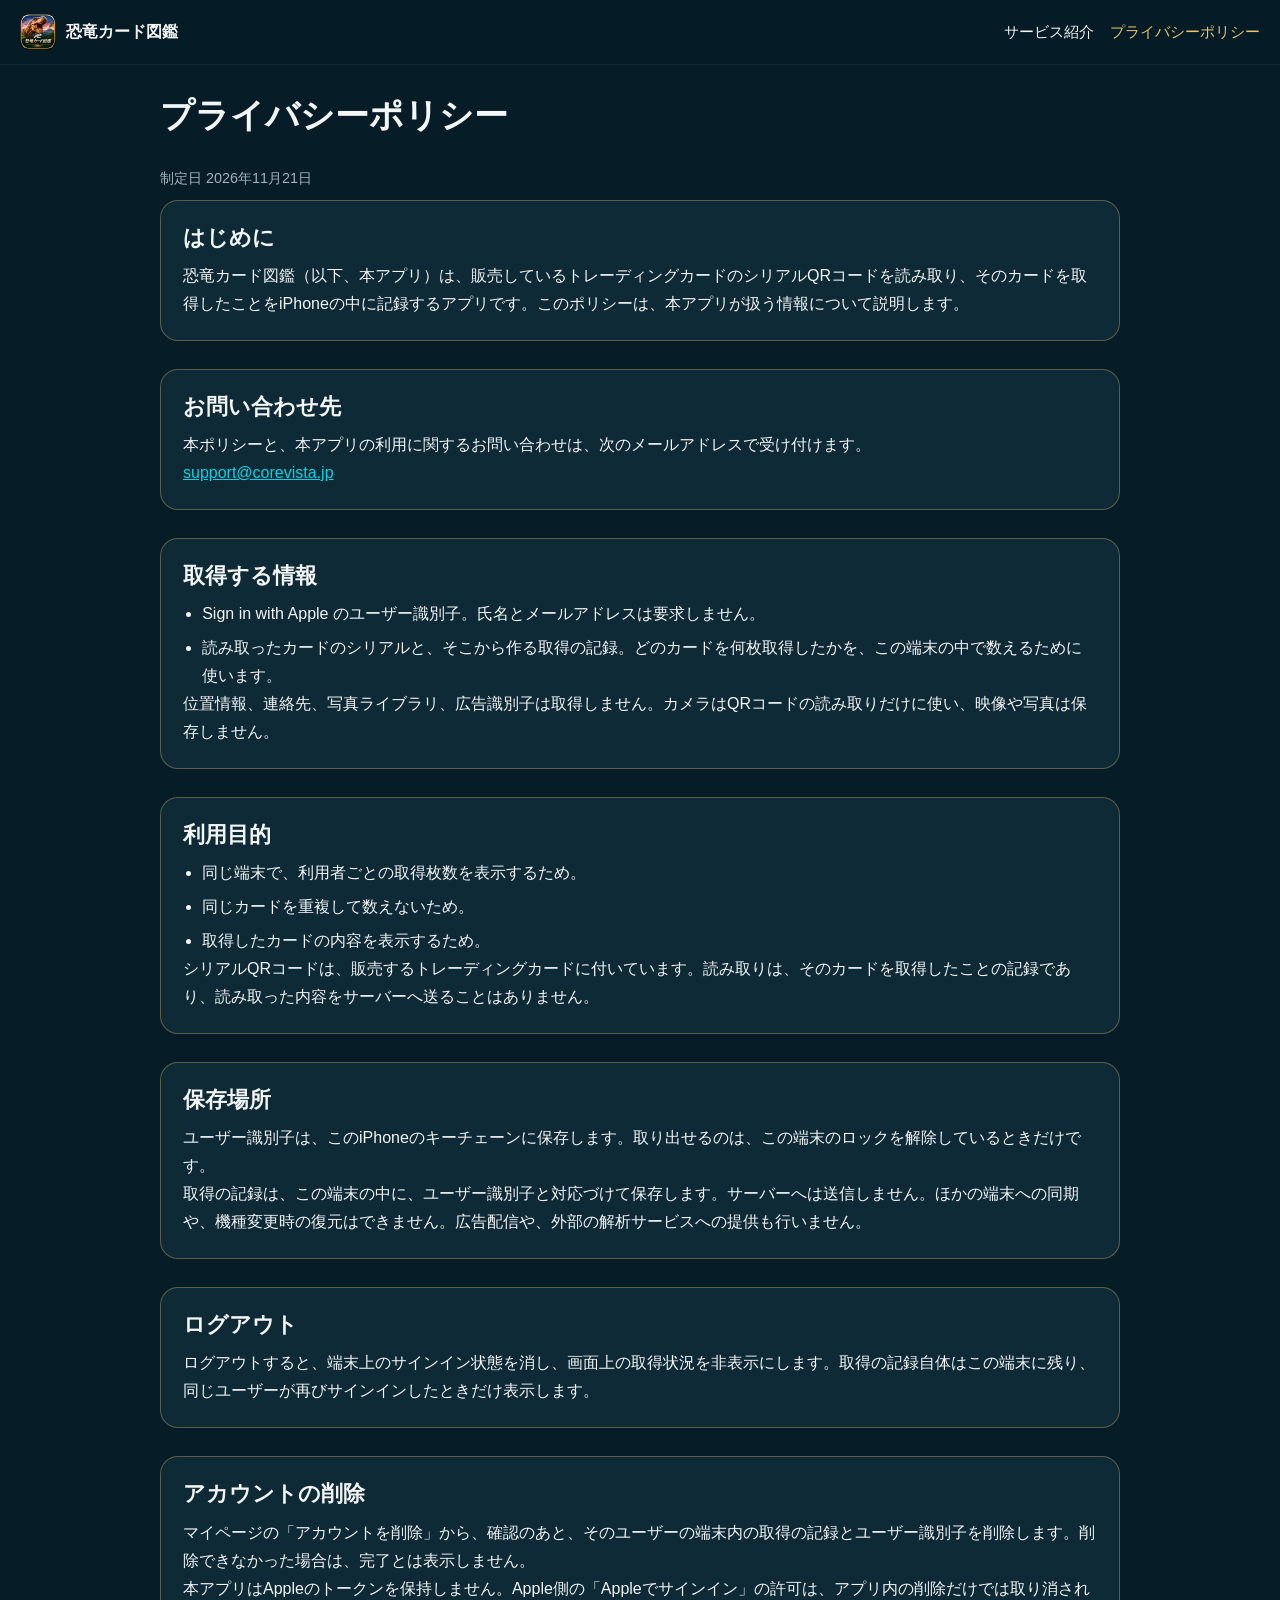
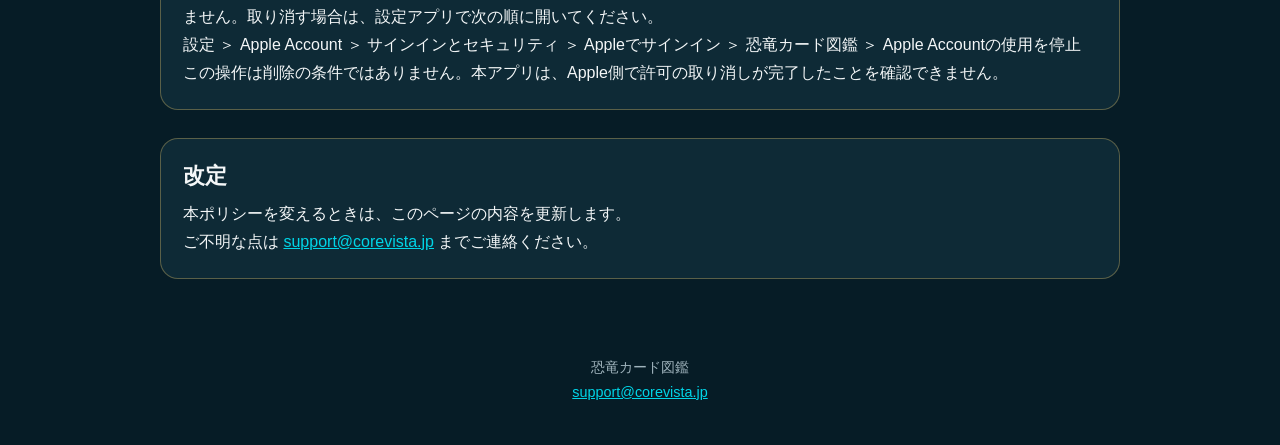
==== privacy.html @ 26ca5046 "Add the service introduction and privacy policy pages. These pages explain the trading-card QR flow " ====
<!DOCTYPE html>
<html lang="ja">
<head>
  <meta charset="utf-8">
  <meta name="viewport" content="width=device-width, initial-scale=1">
  <title>プライバシーポリシー | 恐竜カード図鑑</title>
  <meta name="description" content="恐竜カード図鑑のプライバシーポリシーです。取得する情報、保存場所、削除の方法を説明します。">
  <link rel="icon" href="images/icon.png">
  <link rel="stylesheet" href="style.css">
</head>
<body>
  <header class="site-header">
    <a class="brand" href="index.html">
      <img src="images/icon.png" alt="">
      恐竜カード図鑑
    </a>
    <nav>
      <a href="index.html">サービス紹介</a>
      <a href="privacy.html" aria-current="page">プライバシーポリシー</a>
    </nav>
  </header>

  <div class="page-title">
    <div class="wrap">
      <h1>プライバシーポリシー</h1>
      <p class="updated">制定日 2026年11月21日</p>
    </div>
  </div>

  <main>
    <div class="wrap">
      <section>
        <h2>はじめに</h2>
        <p>恐竜カード図鑑（以下、本アプリ）は、販売しているトレーディングカードのシリアルQRコードを読み取り、そのカードを取得したことをiPhoneの中に記録するアプリです。このポリシーは、本アプリが扱う情報について説明します。</p>
      </section>

      <section>
        <h2>お問い合わせ先</h2>
        <p>本ポリシーと、本アプリの利用に関するお問い合わせは、次のメールアドレスで受け付けます。</p>
        <p><a href="mailto:support@corevista.jp">support@corevista.jp</a></p>
      </section>

      <section>
        <h2>取得する情報</h2>
        <ul>
          <li>Sign in with Apple のユーザー識別子。氏名とメールアドレスは要求しません。</li>
          <li>読み取ったカードのシリアルと、そこから作る取得の記録。どのカードを何枚取得したかを、この端末の中で数えるために使います。</li>
        </ul>
        <p>位置情報、連絡先、写真ライブラリ、広告識別子は取得しません。カメラはQRコードの読み取りだけに使い、映像や写真は保存しません。</p>
      </section>

      <section>
        <h2>利用目的</h2>
        <ul>
          <li>同じ端末で、利用者ごとの取得枚数を表示するため。</li>
          <li>同じカードを重複して数えないため。</li>
          <li>取得したカードの内容を表示するため。</li>
        </ul>
        <p>シリアルQRコードは、販売するトレーディングカードに付いています。読み取りは、そのカードを取得したことの記録であり、読み取った内容をサーバーへ送ることはありません。</p>
      </section>

      <section>
        <h2>保存場所</h2>
        <p>ユーザー識別子は、このiPhoneのキーチェーンに保存します。取り出せるのは、この端末のロックを解除しているときだけです。</p>
        <p>取得の記録は、この端末の中に、ユーザー識別子と対応づけて保存します。サーバーへは送信しません。ほかの端末への同期や、機種変更時の復元はできません。広告配信や、外部の解析サービスへの提供も行いません。</p>
      </section>

      <section>
        <h2>ログアウト</h2>
        <p>ログアウトすると、端末上のサインイン状態を消し、画面上の取得状況を非表示にします。取得の記録自体はこの端末に残り、同じユーザーが再びサインインしたときだけ表示します。</p>
      </section>

      <section>
        <h2>アカウントの削除</h2>
        <p>マイページの「アカウントを削除」から、確認のあと、そのユーザーの端末内の取得の記録とユーザー識別子を削除します。削除できなかった場合は、完了とは表示しません。</p>
        <p>本アプリはAppleのトークンを保持しません。Apple側の「Appleでサインイン」の許可は、アプリ内の削除だけでは取り消されません。取り消す場合は、設定アプリで次の順に開いてください。</p>
        <p>設定 ＞ Apple Account ＞ サインインとセキュリティ ＞ Appleでサインイン ＞ 恐竜カード図鑑 ＞ Apple Accountの使用を停止</p>
        <p>この操作は削除の条件ではありません。本アプリは、Apple側で許可の取り消しが完了したことを確認できません。</p>
      </section>

      <section>
        <h2>改定</h2>
        <p>本ポリシーを変えるときは、このページの内容を更新します。</p>
        <p>ご不明な点は <a href="mailto:support@corevista.jp">support@corevista.jp</a> までご連絡ください。</p>
      </section>
    </div>
  </main>

  <footer class="site-footer">
    <p>恐竜カード図鑑</p>
    <p><a href="mailto:support@corevista.jp">support@corevista.jp</a></p>
  </footer>
</body>
</html>
---- style.css ----
:root {
  --bg: #061c26;
  --elevated: #0e2a36;
  --line: rgba(232, 197, 107, 0.35);
  --accent: #00d5e7;
  --gold: #e8c56b;
  --text: #f4f7f8;
  --muted: #9fb3bc;
  --max: 960px;
  color-scheme: dark;
}

* { box-sizing: border-box; }

html { scroll-behavior: smooth; }

body {
  margin: 0;
  background: var(--bg);
  color: var(--text);
  font-family: "Hiragino Sans", "Hiragino Kaku Gothic ProN", "Yu Gothic", sans-serif;
  line-height: 1.75;
}

a { color: var(--accent); }

img { max-width: 100%; display: block; }

.site-header {
  position: sticky;
  top: 0;
  z-index: 2;
  display: flex;
  align-items: center;
  justify-content: space-between;
  gap: 16px;
  padding: 14px 20px;
  background: rgba(6, 28, 38, 0.92);
  border-bottom: 1px solid rgba(255, 255, 255, 0.06);
  backdrop-filter: blur(12px);
}

.brand {
  display: flex;
  align-items: center;
  gap: 10px;
  color: var(--text);
  text-decoration: none;
  font-weight: 700;
}

.brand img {
  width: 36px;
  height: 36px;
  border-radius: 8px;
}

nav { display: flex; gap: 16px; }

nav a {
  color: var(--text);
  text-decoration: none;
  font-size: 0.95rem;
}

nav a[aria-current="page"] { color: var(--gold); }

.hero { position: relative; }

.hero img {
  width: 100%;
  height: min(78vh, 880px);
  object-fit: cover;
  object-position: center 16%;
}

.hero-copy {
  position: absolute;
  left: 0;
  right: 0;
  bottom: 0;
  padding: 48px 20px 28px;
  background: linear-gradient(transparent, rgba(6, 28, 38, 0.95) 70%);
}

.hero-copy p,
.wrap { max-width: var(--max); margin-left: auto; margin-right: auto; }

.kicker {
  margin: 0 0 6px;
  color: var(--gold);
  font-size: 0.85rem;
  letter-spacing: 0.08em;
}

h1, h2, h3 { line-height: 1.35; }

h1 { margin: 0 0 8px; font-size: clamp(1.8rem, 4vw, 2.6rem); }

.lead { margin: 0; font-size: 1.05rem; }

main { padding: 8px 20px 48px; }

.wrap > * + * { margin-top: 28px; }

section {
  padding: 22px;
  background: var(--elevated);
  border: 1px solid var(--line);
  border-radius: 18px;
}

h2 { margin: 0 0 10px; font-size: 1.35rem; }

h3 { margin: 18px 0 6px; font-size: 1.05rem; }

p, li { margin: 0; }

ul, ol { margin: 10px 0 0; padding-left: 1.2em; }

li + li { margin-top: 6px; }

.steps {
  display: grid;
  grid-template-columns: repeat(3, 1fr);
  gap: 12px;
  margin-top: 14px;
}

.step {
  padding: 16px;
  border-radius: 14px;
  background: rgba(6, 28, 38, 0.55);
}

.step strong {
  display: block;
  margin-bottom: 6px;
  color: var(--gold);
}

.species {
  display: grid;
  grid-template-columns: repeat(5, 1fr);
  gap: 12px;
  margin-top: 16px;
}

.species figure { margin: 0; }

.species img {
  width: 100%;
  border-radius: 10px;
  background: #041820;
}

.species figcaption {
  margin-top: 6px;
  font-size: 0.78rem;
  text-align: center;
}

.species small {
  display: block;
  color: var(--muted);
}

.mail {
  display: inline-block;
  margin-top: 12px;
  padding: 12px 18px;
  border-radius: 999px;
  background: var(--accent);
  color: #061c26;
  font-weight: 700;
  text-decoration: none;
}

.site-footer {
  padding: 28px 20px 40px;
  color: var(--muted);
  font-size: 0.9rem;
  text-align: center;
}

.page-title { padding: 28px 20px 0; }

.page-title .wrap h1 { font-size: clamp(1.6rem, 3vw, 2.1rem); }

.updated { color: var(--muted); font-size: 0.9rem; }

@media (max-width: 800px) {
  .species { grid-template-columns: repeat(3, 1fr); }
  .steps { grid-template-columns: 1fr; }
}

@media (max-width: 520px) {
  .site-header { align-items: flex-start; flex-direction: column; }
  .species { grid-template-columns: repeat(2, 1fr); }
  .hero img { height: 68vh; }
}
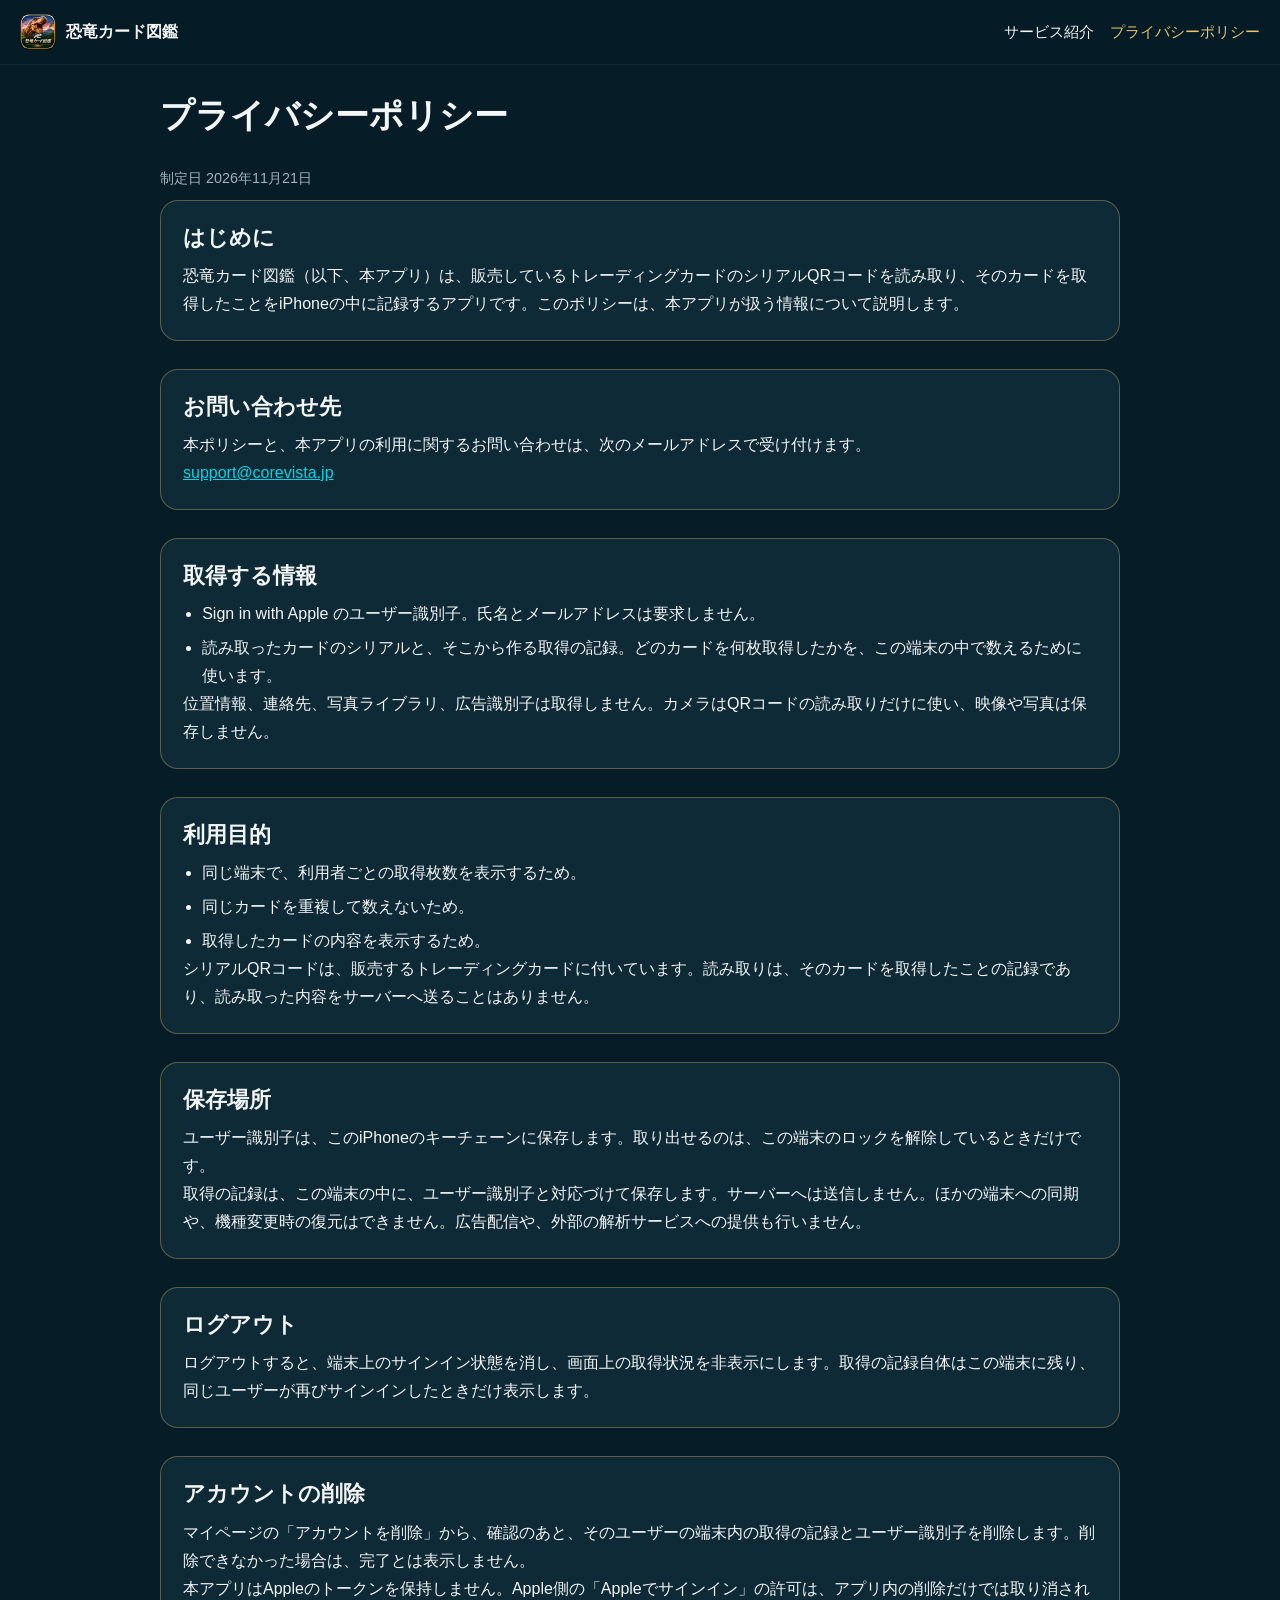
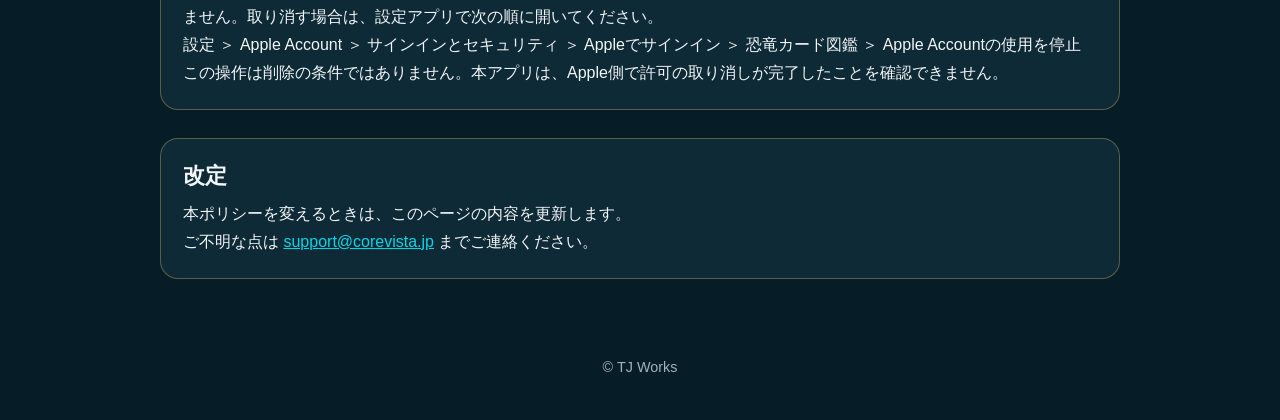
==== commit 95dad029: "Use the TJ Works copyright on the privacy policy page footer. The title and support address at the b" ====
--- a/privacy.html
+++ b/privacy.html
@@ -87,8 +87,7 @@
   </main>
 
   <footer class="site-footer">
-    <p>恐竜カード図鑑</p>
-    <p><a href="mailto:support@corevista.jp">support@corevista.jp</a></p>
+    <p>© TJ Works</p>
   </footer>
 </body>
 </html>
